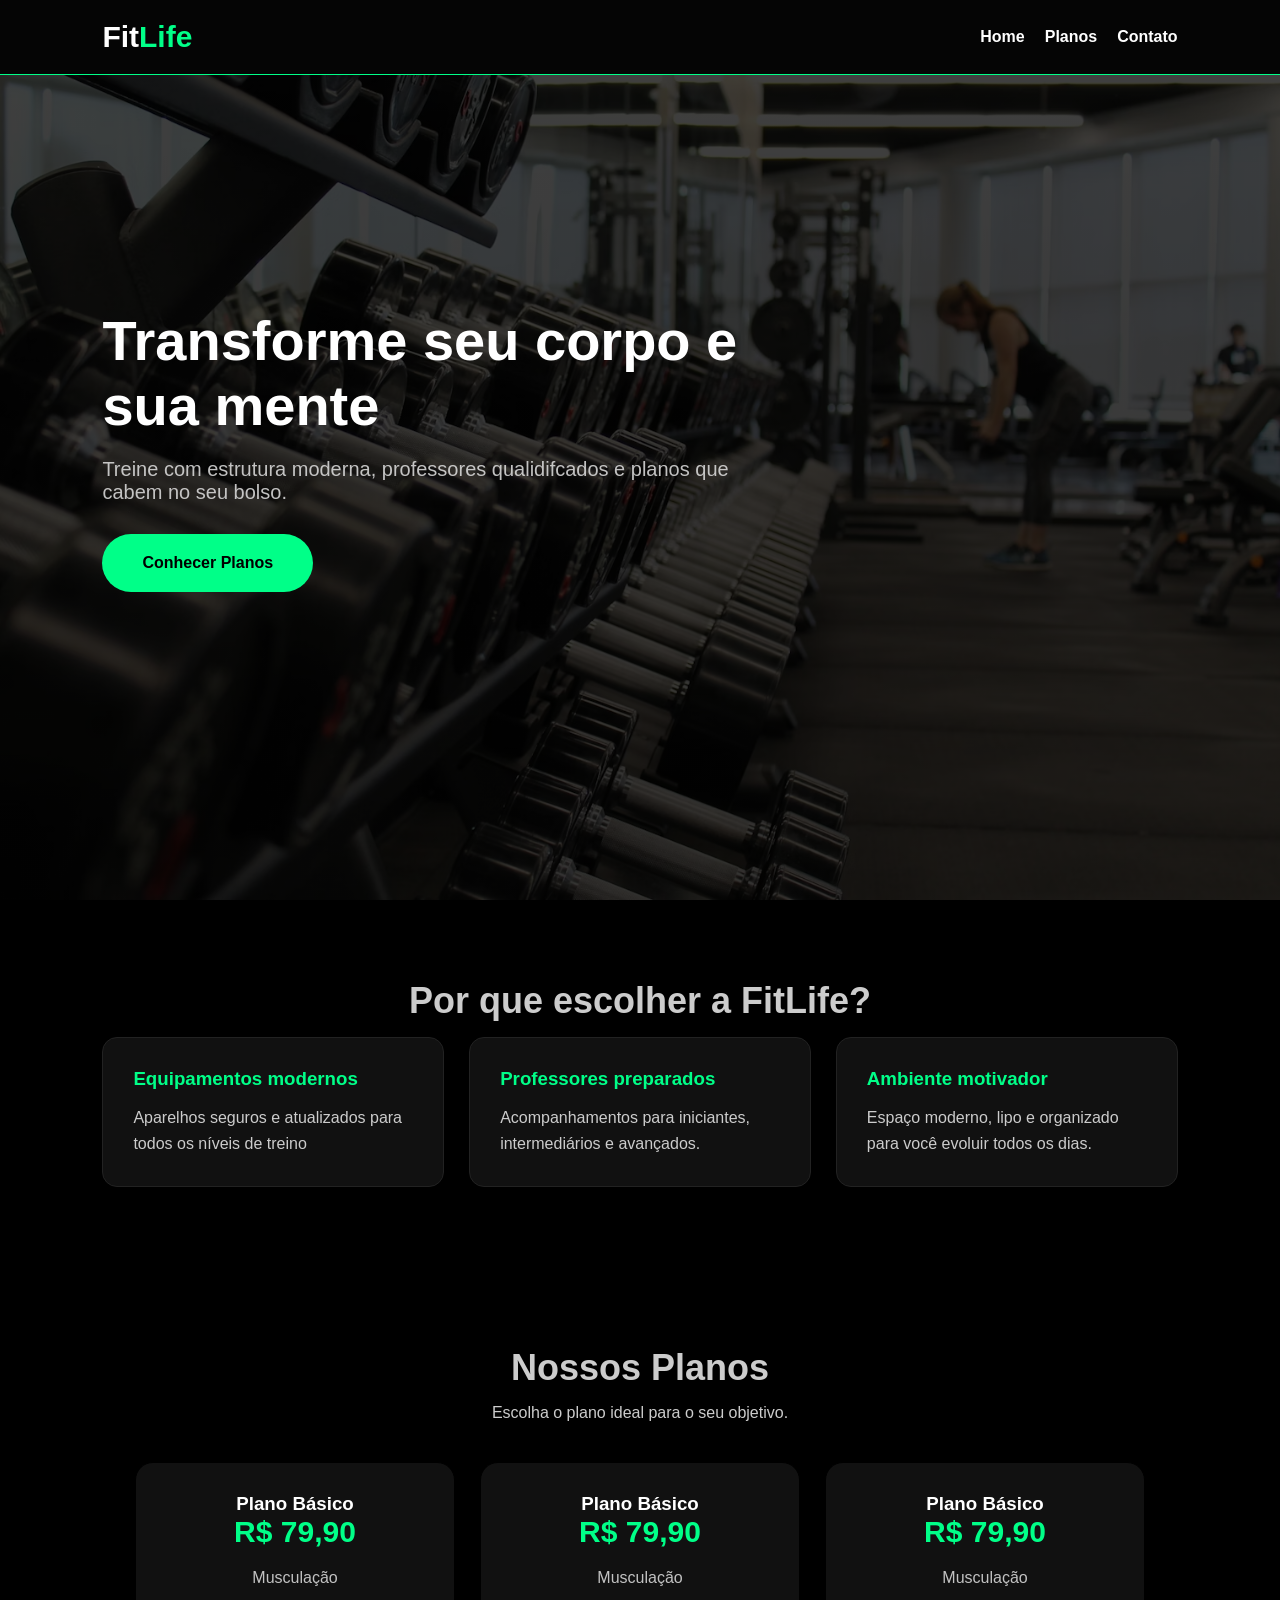
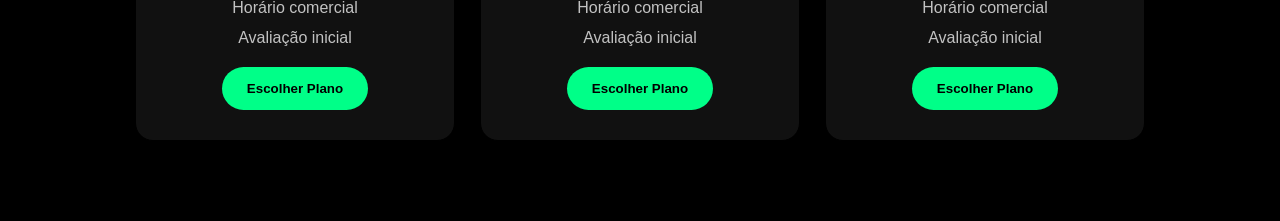
==== academia fitlife/index.html @ 3366befd "Add files via upload" ====
<!DOCTYPE html>
<html lang="pt-br">
<head>
    <meta charset="UTF-8">
    <meta name="viewport" content="width=device-width, initial-scale=1.0">
    <link rel="stylesheet" href="style/reset.css">
    <link rel="stylesheet" href="style/style.css">
    <title>FitLife Academia</title>

</head>
<body>
    
    <header class="cabecalho">
        <div class="logo">
            Fit<span>Life</span>
        </div>
            <div>
                <nav class="menu" id="menu">
                    <ul>
                        <li><a href="#">Home</a></li>
                        <li><a href="#">Planos</a></li>
                        <li><a href="#">Contato</a></li>
                    </ul>
                </nav>
            </div>
    </header>
    <main>
        <section class="hero" id="menu">
            <div class="hero-conteudo">
                <h1>Transforme seu corpo e sua mente</h1>
                <p>Treine com estrutura moderna, professores qualidifcados e planos que cabem no seu bolso.</p>
                <a href="#planos" class="botao">Conhecer Planos</a>
            </div>
        </section>
        <section class="sobre">
            <h2>Por que escolher a FitLife?</h2>

            <div class="beneficios">
                <div class="beneficio">
                    <h3> Equipamentos modernos</h3>
                    <p>Aparelhos seguros e atualizados para todos os níveis de treino</p>
                </div>
                

                <div class="beneficio">
                    <h3>Professores preparados</h3>
                    <p>Acompanhamentos para iniciantes, intermediários e avançados.</p>
                </div>

                <div class="beneficio">
                    <h3>Ambiente motivador</h3>
                    <p>Espaço moderno, lipo e organizado para você evoluir todos os dias.</p>
                </div>
            </div>
            </section>
            <section class="planos" id="planos">
                <h2>Nossos Planos</h2>
                <p class="subtitulo">Escolha o plano ideal para o seu objetivo.</p>

                <div class="cards-planos">
                    <div class="card">
                        <h3>Plano Básico</h3>
                        <p class="preco">R$ 79,90</p>

                        <ul>
                            <li>Musculação</li>
                            <li>Horário comercial</li>
                            <li>Avaliação inicial</li>
                        </ul>
                        <button>Escolher Plano</button>
                    </div>
                    <div class="card">
                        <h3>Plano Básico</h3>
                        <p class="preco">R$ 79,90</p>

                        <ul>
                            <li>Musculação</li>
                            <li>Horário comercial</li>
                            <li>Avaliação inicial</li>
                        </ul>
                        <button>Escolher Plano</button>
                    </div>
                    <div class="card">
                        <h3>Plano Básico</h3>
                        <p class="preco">R$ 79,90</p>

                        <ul>
                            <li>Musculação</li>
                            <li>Horário comercial</li>
                            <li>Avaliação inicial</li>
                        </ul>
                        <button>Escolher Plano</button>
                    </div>
                </div>
            </section>
        </main>
</body>
</html>
---- academia fitlife/style/style.css ----
html{
    scroll-behavior: smooth;
}

body{
    font-family: Arial, Helvetica, sans-serif;
    background-color: #000000;
    color: #ffffff;
}

.cabecalho{
    display: flex;
    align-items: center;
    justify-content: space-between;
    position: fixed;
    z-index: 1000;
    top: 0%;
    width: 100%;
    padding: 20px 8%;
    background-color: #050505;
    border-bottom: 1px solid #00ff88;
}

.logo{
    font-size: 30px;
    font-weight: bold;
}

.logo span{
    color: #00ff88;
}

.menu ul{
    display: flex;
    gap: 20px;
    list-style-type: none;
}

.menu a{
    color: #fff;
    text-decoration: none;
    font-weight: 600;
    transition: 0.3s;
}

.menu a:hover{
    color: #00ff88;
}

.hero{
    min-height: 100vh;
    background: linear-gradient(rgba(0,0,0,0.75), rgba(0,0,0,0.8)),url(../src/hero.avif);
    background-size: cover;
    background-position: center;
    display: flex;
    padding: 120px 8%;
    align-items: center;
}

.hero-conteudo{
    max-width: 650px;
}

.hero h1{
    font-size: 56px;
    margin-bottom: 20px;
}

.hero p{
    font-size: 20px;
    margin-bottom: 30px;
    color: #dddd;
}

.botao{
    display: inline-block;
    background-color: #00ff88;
    border-radius: 30px;
    color: #000000;
    padding: 20px 40px;
    text-decoration: none;
    font-weight: 600;
    transition: 0.3s;
}

.botao:hover{
    background-color: #fff;
    transform: scale(1.5);
}

section{
    padding: 80px 8%;
}

section h2{
    font-size: 36px;
    margin-bottom: 15px;
    text-align: center;
    color: #cccccc;
}

.sobre{
    background-color: #000000;
}

.beneficios{
    display: flex;
    gap: 25px;
    justify-content: center;
}

.beneficio{
    background-color: #111;
    padding: 30px;
    border-radius: 15px;
    border: 1px solid #222;
    width: 100%;
    transition: 0.3s;
}

.beneficio:hover{
    border-color: #00ff88;
    transform: translateY(-8px);
}

.beneficio h3{
    color: #00ff88;
    margin-bottom: 15px ;
}

.beneficio p{
    color: #ccc;
    line-height: 1.6;
}

.planos{
    background-color: #000000;
}

.subtitulo{
    text-align: center;
    color: #cccccc;
    margin-bottom: 40px;
}

.cards-planos{
    display: flex;
    gap: 25px;
    justify-content: center;
}

.card{
    background-color: #111;
    width: 100%;
    max-width: 320px;
    border-radius: 18px;
    padding: 30px;
    border: 1px solid #000000;
    text-align: center;
    transition: 0.3s;
}

.card:hover{
    transform: translateY(-10px);
    border-color: #00ff88;
}

.card ul{
    list-style: none;
    margin: 20px 0;
    padding: 0;
}

.card li{
    margin: 12px 0;
    color: #dddd;
}

.card button{
    background-color: #00ff88;
    color: #000000;
    border: none;
    padding: 14px 25px;
    border-radius: 25px;
    font-weight: 600;
    cursor: pointer;
    transition: 0.3s;
}

button:hover{
    transform: scale(1.2);
    background-color: #cccccc;
}

.preco{
    color: #00ff88;
    font-size: 30px;
    font-weight: 600;
    margin-bottom: 20px;
}
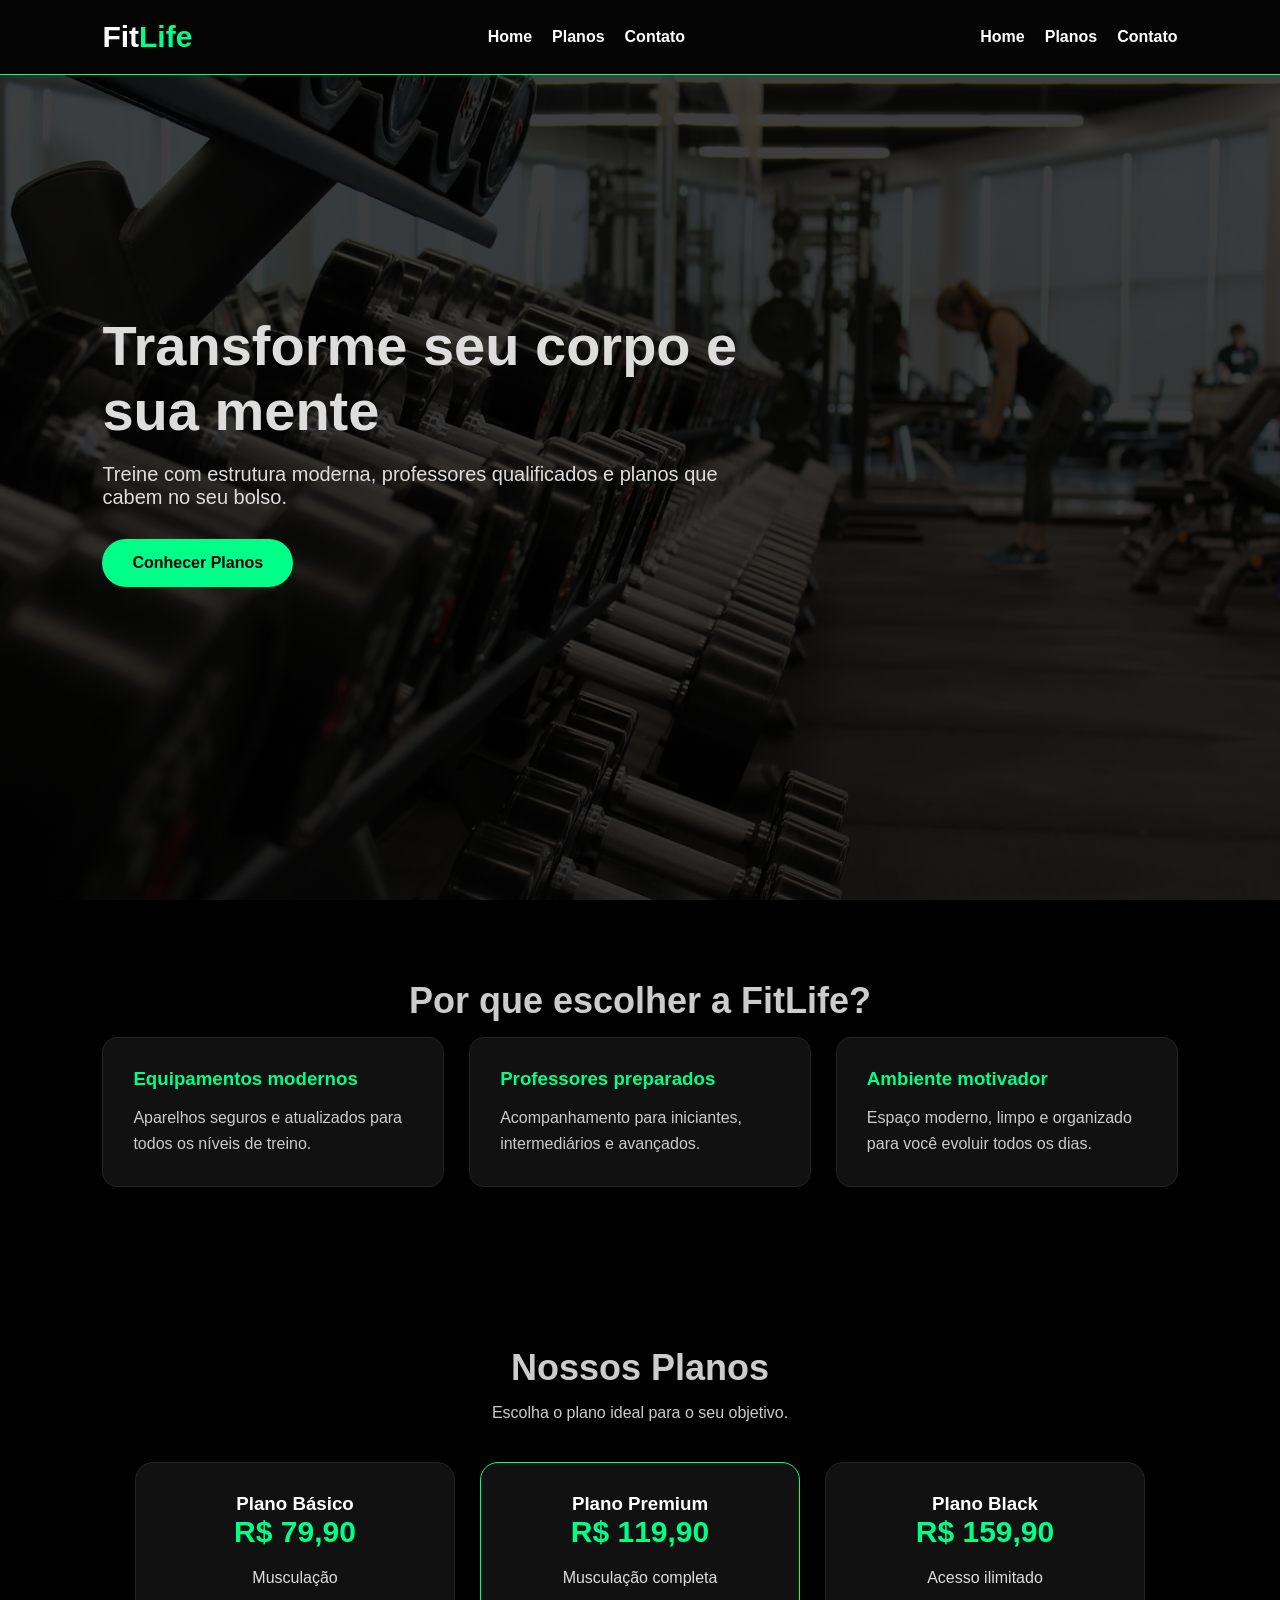
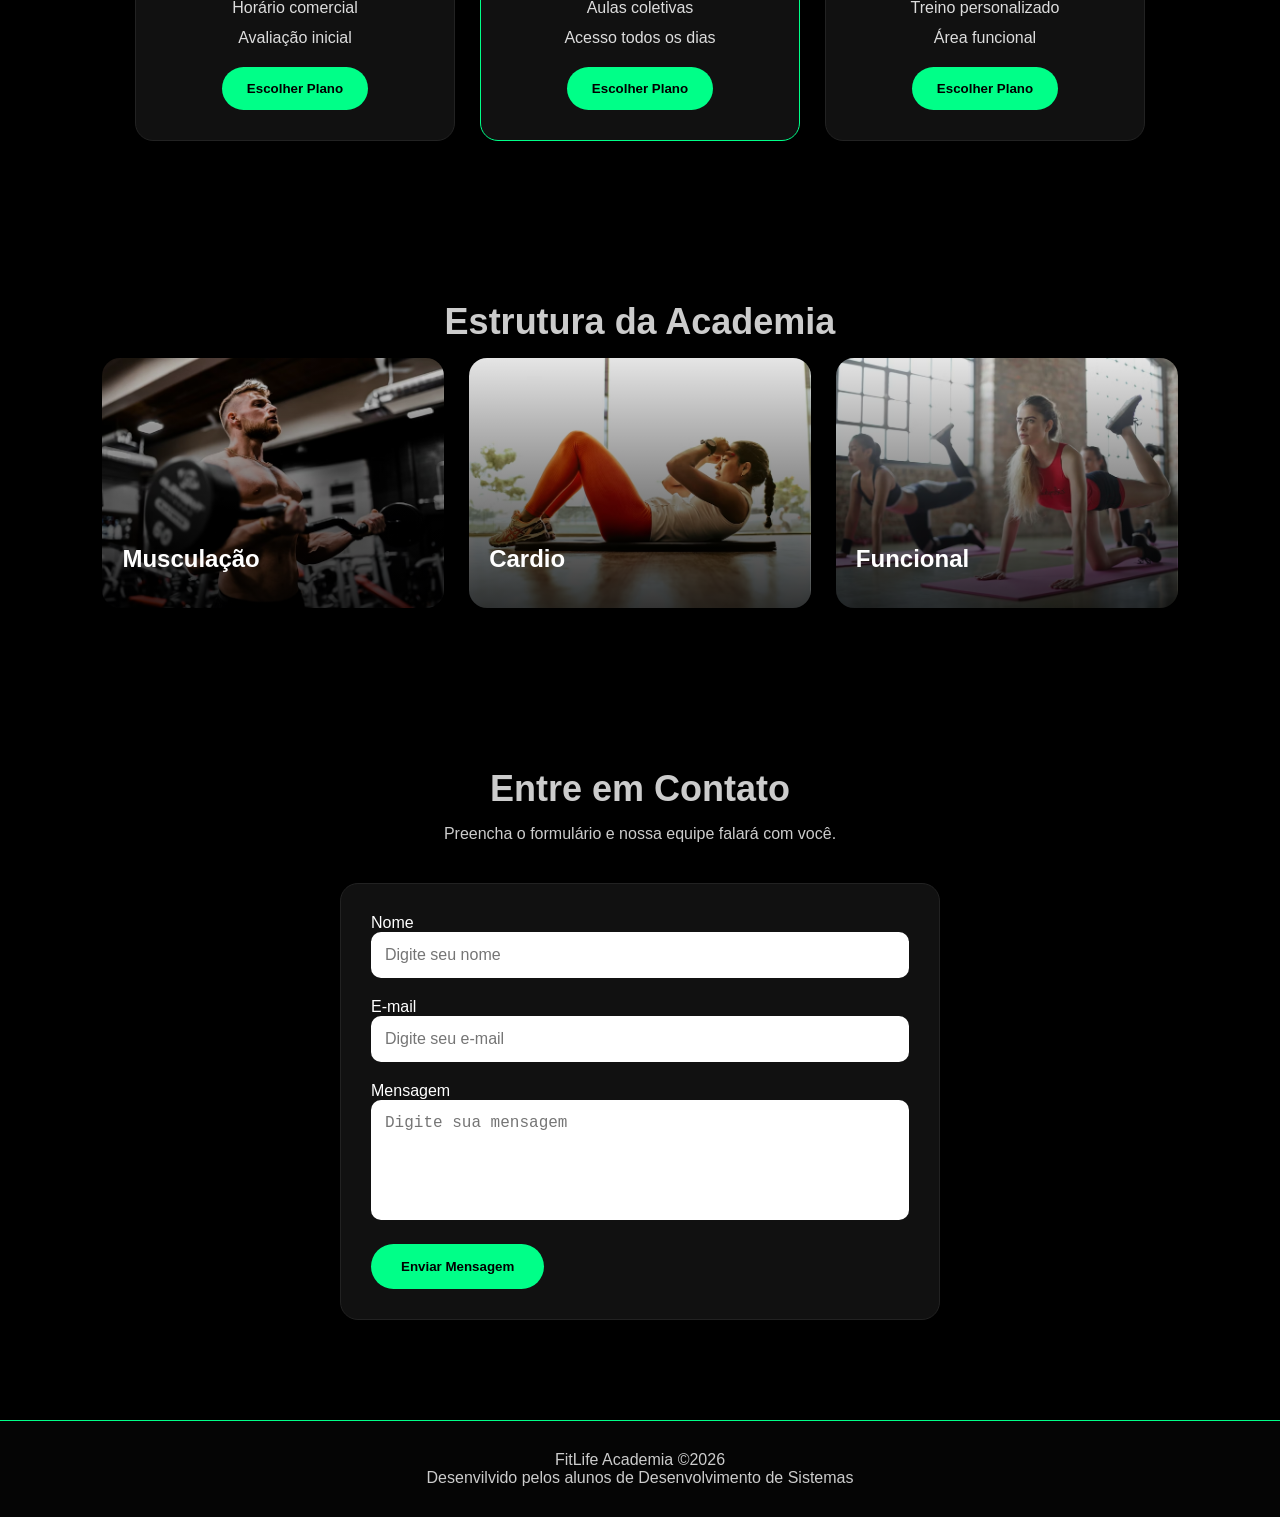
==== commit 58d8098e: "commit" ====
--- a/academia fitlife/index.html
+++ b/academia fitlife/index.html
@@ -1,3 +1,4 @@
+
 <!DOCTYPE html>
 <html lang="pt-br">
 <head>
@@ -5,6 +6,8 @@
     <meta name="viewport" content="width=device-width, initial-scale=1.0">
     <link rel="stylesheet" href="style/reset.css">
     <link rel="stylesheet" href="style/style.css">
+    <link rel="stylesheet" href="./style/reset.css"> <!--PRIMEIRO O RESET - SEMPRE-->
+    <link rel="stylesheet" href="./style/style.css">
     <title>FitLife Academia</title>
 
 </head>
@@ -12,6 +15,7 @@
     
     <header class="cabecalho">
         <div class="logo">
+            <!--Coloca o nome da empresa-->
             Fit<span>Life</span>
         </div>
             <div>
@@ -23,76 +27,142 @@
                     </ul>
                 </nav>
             </div>
+ 
+        <!--menu superior esquerda-->
+        <nav class="menu" id="menu"> <!--id="menu", pois vamos usar JS-->
+            <ul>
+                <li><a href="#home">Home</a></li>
+                <li><a href="#planos">Planos</a></li>
+                <li><a href="#contato">Contato</a></li>
+            </ul>
+        </nav>
     </header>
+ 
+    <!--O main não pode ficar em cima do header-->
     <main>
-        <section class="hero" id="menu">
+        <!--Primeira parte da tela-->
+        <section class="hero" id="home">
+           
+            <!--Conteúdo da primeira parte da tela-->
             <div class="hero-conteudo">
                 <h1>Transforme seu corpo e sua mente</h1>
-                <p>Treine com estrutura moderna, professores qualidifcados e planos que cabem no seu bolso.</p>
-                <a href="#planos" class="botao">Conhecer Planos</a>
+                <p>Treine com estrutura moderna, professores qualificados e planos que cabem no seu bolso.</p>
+ 
+                <a href="#planos" class="botao">Conhecer Planos</a>    
             </div>
         </section>
+ 
+        <!--SEGUNDA PARTE DA TELA-->
         <section class="sobre">
             <h2>Por que escolher a FitLife?</h2>
-
-            <div class="beneficios">
+ 
+            <div class="beneficios"> <!--Alinha os cards dos beneficios-->
                 <div class="beneficio">
-                    <h3> Equipamentos modernos</h3>
-                    <p>Aparelhos seguros e atualizados para todos os níveis de treino</p>
+                    <h3>Equipamentos modernos</h3>
+                    <p>Aparelhos seguros e atualizados para todos os níveis de treino.</p>
                 </div>
-                
-
+ 
                 <div class="beneficio">
                     <h3>Professores preparados</h3>
-                    <p>Acompanhamentos para iniciantes, intermediários e avançados.</p>
+                    <p>Acompanhamento para iniciantes, intermediários e avançados.</p>
                 </div>
-
+ 
                 <div class="beneficio">
                     <h3>Ambiente motivador</h3>
-                    <p>Espaço moderno, lipo e organizado para você evoluir todos os dias.</p>
+                    <p>Espaço moderno, limpo e organizado para você evoluir todos os dias.</p>
                 </div>
             </div>
-            </section>
-            <section class="planos" id="planos">
-                <h2>Nossos Planos</h2>
-                <p class="subtitulo">Escolha o plano ideal para o seu objetivo.</p>
-
-                <div class="cards-planos">
-                    <div class="card">
-                        <h3>Plano Básico</h3>
-                        <p class="preco">R$ 79,90</p>
-
-                        <ul>
-                            <li>Musculação</li>
-                            <li>Horário comercial</li>
-                            <li>Avaliação inicial</li>
-                        </ul>
-                        <button>Escolher Plano</button>
-                    </div>
-                    <div class="card">
-                        <h3>Plano Básico</h3>
-                        <p class="preco">R$ 79,90</p>
-
-                        <ul>
-                            <li>Musculação</li>
-                            <li>Horário comercial</li>
-                            <li>Avaliação inicial</li>
-                        </ul>
-                        <button>Escolher Plano</button>
-                    </div>
-                    <div class="card">
-                        <h3>Plano Básico</h3>
-                        <p class="preco">R$ 79,90</p>
-
-                        <ul>
-                            <li>Musculação</li>
-                            <li>Horário comercial</li>
-                            <li>Avaliação inicial</li>
-                        </ul>
-                        <button>Escolher Plano</button>
-                    </div>
+        </section>
+ 
+        <!--Terceira parte da tela Planos-->
+        <section class="planos" id="planos">
+            <h2>Nossos Planos</h2>
+            <p class="subtitulo">Escolha o plano ideal para o seu objetivo.</p>
+ 
+            <div class="cards-planos">
+               
+                <div class="card">
+                    <h3>Plano Básico</h3>
+                    <p class="preco">R$ 79,90</p>
+                   
+                    <ul>
+                        <li>Musculação</li>
+                        <li>Horário comercial</li>
+                        <li>Avaliação inicial</li>
+                    </ul>
+                    <button>Escolher Plano</button>
                 </div>
-            </section>
-        </main>
+ 
+                <div class="card destaque">
+                    <h3>Plano Premium</h3>
+                    <p class="preco">R$ 119,90</p>
+                   
+                    <ul>
+                        <li>Musculação completa</li>
+                        <li>Aulas coletivas</li>
+                        <li>Acesso todos os dias</li>
+                    </ul>
+                    <button>Escolher Plano</button>
+                </div>
+ 
+                <div class="card">
+                    <h3>Plano Black</h3>
+                    <p class="preco">R$ 159,90</p>
+                   
+                    <ul>
+                        <li>Acesso ilimitado</li>
+                        <li>Treino personalizado</li>
+                        <li>Área funcional</li>
+                    </ul>
+                    <button>Escolher Plano</button>
+                </div>
+            </div>
+        </section>
+ 
+       <section class="galeria">
+            <h2>Estrutura da Academia</h2>
+ 
+            <div class="imagens">
+ 
+                <div class="imagem img1">
+                    <h2>Musculação</h2>
+                </div>
+ 
+                <div class="imagem img2">
+                    <h2>Cardio</h2>
+                </div>
+ 
+                <div class="imagem img3">
+                    <h2>Funcional</h2>
+                </div>
+ 
+            </div>
+        </section>
+ 
+        <section class="contato" id="contato">
+            <h2>Entre em Contato</h2>
+            <p class="subtitulo">Preencha o formulário e nossa equipe falará com você.</p>
+           
+            <form id="formContato">
+                <label for="nome">Nome</label>
+                <input type="text" id="nome" placeholder="Digite seu nome">
+ 
+                <label for="email">E-mail</label>
+                <input type="email" id="email" placeholder="Digite seu e-mail">
+ 
+                <label for="mensagem">Mensagem</label>
+                <textarea id="mensagem" placeholder="Digite sua mensagem"></textarea>
+ 
+                <button type="submit" class="botao">Enviar Mensagem</button>
+            </form>
+ 
+            <p class="resposta" id="resposta"></p>
+        </section>
+ 
+        <footer class="rodape">
+            <p>FitLife Academia &copy;2026</p>
+            <p>Desenvilvido pelos alunos de Desenvolvimento de Sistemas</p>
+        </footer>
+    </main>
 </body>
 </html>
--- a/academia fitlife/style/style.css
+++ b/academia fitlife/style/style.css
@@ -1,114 +1,117 @@
+
 html{
-    scroll-behavior: smooth;
-}
-
+    scroll-behavior: smooth; /*muda a página para onde queremos é instantâneo*/
+}
+ 
 body{
     font-family: Arial, Helvetica, sans-serif;
-    background-color: #000000;
-    color: #ffffff;
-}
-
+    background-color: black;
+    color: white;
+}
+ 
 .cabecalho{
     display: flex;
     align-items: center;
     justify-content: space-between;
-    position: fixed;
-    z-index: 1000;
-    top: 0%;
-    width: 100%;
-    padding: 20px 8%;
+    position: fixed; /*fixa o cabeçalho para ele não mudar de lugar*/
+    z-index: 1000; /*vai fixar e ficar cada vez mais para frente (tem que ficar embaixo do position)*/
+    top: 0;
+    width: 100%;
+    padding: 20px 8%; /*8% para dar um recuo*/
     background-color: #050505;
-    border-bottom: 1px solid #00ff88;
-}
-
+    border-bottom: 1px solid #00ff88; /*coloca a linha inferior*/
+}
+ 
 .logo{
     font-size: 30px;
     font-weight: bold;
 }
-
+ 
 .logo span{
     color: #00ff88;
 }
-
+ 
 .menu ul{
     display: flex;
     gap: 20px;
-    list-style-type: none;
-}
-
+    list-style: none;
+}
+ 
 .menu a{
-    color: #fff;
+    color: white;
     text-decoration: none;
     font-weight: 600;
     transition: 0.3s;
 }
-
+ 
 .menu a:hover{
     color: #00ff88;
 }
-
+ 
 .hero{
     min-height: 100vh;
-    background: linear-gradient(rgba(0,0,0,0.75), rgba(0,0,0,0.8)),url(../src/hero.avif);
-    background-size: cover;
+    background: linear-gradient(rgba(0,0,0,0.75), rgba(0,0,0,0.8)), url(../src/hero.avif);
+    background-size: cover; /*faz a imagem preecher toda a tela, evitando espaço vázio*/
     background-position: center;
+    align-items: center;
     display: flex;
     padding: 120px 8%;
-    align-items: center;
-}
-
+}
+ 
 .hero-conteudo{
     max-width: 650px;
 }
-
+ 
 .hero h1{
     font-size: 56px;
     margin-bottom: 20px;
-}
-
+    color: #dddddd;
+}
+ 
 .hero p{
     font-size: 20px;
     margin-bottom: 30px;
-    color: #dddd;
-}
-
+    color: #dddddd;
+}
+ 
 .botao{
-    display: inline-block;
+    display: inline-block; /*faz o elemento ficar lado a lado*/
+    padding: 15px 30px;
     background-color: #00ff88;
-    border-radius: 30px;
-    color: #000000;
-    padding: 20px 40px;
+    border-radius: 50px;
     text-decoration: none;
-    font-weight: 600;
-    transition: 0.3s;
-}
-
+    color: black;
+    font-weight: 600;
+    transition: 0.3s;
+    border: none;
+}
+ 
 .botao:hover{
-    background-color: #fff;
-    transform: scale(1.5);
-}
-
+    background-color: white;
+    transform: scale(1.05);
+}
+ 
 section{
     padding: 80px 8%;
 }
-
+ 
 section h2{
     font-size: 36px;
+    text-align: center;
     margin-bottom: 15px;
-    text-align: center;
     color: #cccccc;
 }
-
+ 
 .sobre{
-    background-color: #000000;
-}
-
+    background-color: black;
+}
+ 
 .beneficios{
     display: flex;
     gap: 25px;
     justify-content: center;
 }
-
+ 
 .beneficio{
     background-color: #111;
     padding: 30px;
@@ -117,68 +120,68 @@
     width: 100%;
     transition: 0.3s;
 }
-
+ 
 .beneficio:hover{
     border-color: #00ff88;
     transform: translateY(-8px);
 }
-
+ 
 .beneficio h3{
     color: #00ff88;
-    margin-bottom: 15px ;
-}
-
+    margin-bottom: 15px;
+}
+ 
 .beneficio p{
     color: #ccc;
     line-height: 1.6;
 }
-
+ 
 .planos{
-    background-color: #000000;
-}
-
+    background-color: black;
+}
+ 
 .subtitulo{
     text-align: center;
-    color: #cccccc;
+    color: #ccc;
     margin-bottom: 40px;
 }
-
+ 
 .cards-planos{
     display: flex;
     gap: 25px;
     justify-content: center;
 }
-
+ 
 .card{
     background-color: #111;
     width: 100%;
     max-width: 320px;
     border-radius: 18px;
     padding: 30px;
-    border: 1px solid #000000;
-    text-align: center;
-    transition: 0.3s;
-}
-
+    border: 1px solid #222;
+    text-align: center;
+    transition: 0.3s;
+}
+ 
 .card:hover{
     transform: translateY(-10px);
     border-color: #00ff88;
 }
-
+ 
 .card ul{
     list-style: none;
     margin: 20px 0;
     padding: 0;
 }
-
+ 
 .card li{
     margin: 12px 0;
-    color: #dddd;
-}
-
+    color: #ddd;
+}
+ 
 .card button{
     background-color: #00ff88;
-    color: #000000;
+    color: black;
     border: none;
     padding: 14px 25px;
     border-radius: 25px;
@@ -186,15 +189,117 @@
     cursor: pointer;
     transition: 0.3s;
 }
-
-button:hover{
-    transform: scale(1.2);
-    background-color: #cccccc;
-}
-
+ 
+.card button:hover{
+    transform: scale(1.05);
+    background: white;
+}
+ 
 .preco{
     color: #00ff88;
+    font-weight: 600;
+    margin-bottom: 20px;
     font-size: 30px;
-    font-weight: 600;
+}
+ 
+.destaque{
+    border: 1px solid #00ff88;
+}
+ 
+.galeria{
+    background-color: black;
+}
+ 
+.imagens{
+    display: grid;
+    grid-template-columns: repeat(3, 1fr);
+    gap: 25px;
+}
+ 
+.imagens img{
+    width: 100%;
+    border-radius: 15px;
+    transition: 0.3s;
+}
+ 
+.imagem{
+    display: flex;
+    height: 250px;
+    border-radius: 18px;
+    background-size: cover;
+    background-position: center;
+    align-items: end;
+    padding: 20px;
+    font-size: 24px;
+    font-weight: 600;
+    color: white;
+    overflow: hidden;
+}
+ 
+.imagem h2{
+    color: white;
+    font-size: 24px;
+    font-weight: bold;
+}
+ 
+.img1{
+    background-image: linear-gradient(rgba(0,0,0,0.1), rgba(0,0,0,0.8)), url(../src/musculacao.avif);
+}
+ 
+.img2{
+    background-image: linear-gradient(rgba(0,0,0,0.1), rgba(0,0,0,0.8)), url(../src/cardio.avif);
+}
+ 
+.img3{
+    background-image: linear-gradient(rgba(0,0,0,0.1), rgba(0,0,0,0.8)), url(../src/funcional.avif);
+}
+ 
+.contato{
+    background-color: black;
+}
+ 
+form{
+    max-width: 600px;
+    margin: 0 auto;
+    background-color: #111;
+    padding: 30px;
+    border-radius: 18px;
+    border: 1px solid #222;
+}
+ 
+.label{
+    display: block;
+    margin-bottom: 8px;
+    font-weight: 600;
+}
+ 
+input, textarea{
+    width: 100%;
+    padding: 14px;
     margin-bottom: 20px;
-}+    border-radius: 10px;
+    border: none;
+    outline: none;
+    font-size: 16px;
+}
+ 
+textarea{
+    height: 120px;
+    resize: none; /*não permite o usuário aumentar o tamanho da caixa de texto*/
+}
+ 
+.resposta{
+    text-align: center;
+    margin-top: 20px;
+    font-size: 18px;
+    color: #00ff88;
+}
+ 
+.rodape{
+    background-color: #050505;
+    text-align: center;
+    padding: 30px;
+    color: #ccc;
+    border-top: 1px solid #00ff88;
+}
+ 
--- a/academia fitlife/style/style.css
+++ b/academia fitlife/style/style.css
@@ -1,114 +1,117 @@
+
 html{
-    scroll-behavior: smooth;
-}
-
+    scroll-behavior: smooth; /*muda a página para onde queremos é instantâneo*/
+}
+ 
 body{
     font-family: Arial, Helvetica, sans-serif;
-    background-color: #000000;
-    color: #ffffff;
-}
-
+    background-color: black;
+    color: white;
+}
+ 
 .cabecalho{
     display: flex;
     align-items: center;
     justify-content: space-between;
-    position: fixed;
-    z-index: 1000;
-    top: 0%;
-    width: 100%;
-    padding: 20px 8%;
+    position: fixed; /*fixa o cabeçalho para ele não mudar de lugar*/
+    z-index: 1000; /*vai fixar e ficar cada vez mais para frente (tem que ficar embaixo do position)*/
+    top: 0;
+    width: 100%;
+    padding: 20px 8%; /*8% para dar um recuo*/
     background-color: #050505;
-    border-bottom: 1px solid #00ff88;
-}
-
+    border-bottom: 1px solid #00ff88; /*coloca a linha inferior*/
+}
+ 
 .logo{
     font-size: 30px;
     font-weight: bold;
 }
-
+ 
 .logo span{
     color: #00ff88;
 }
-
+ 
 .menu ul{
     display: flex;
     gap: 20px;
-    list-style-type: none;
-}
-
+    list-style: none;
+}
+ 
 .menu a{
-    color: #fff;
+    color: white;
     text-decoration: none;
     font-weight: 600;
     transition: 0.3s;
 }
-
+ 
 .menu a:hover{
     color: #00ff88;
 }
-
+ 
 .hero{
     min-height: 100vh;
-    background: linear-gradient(rgba(0,0,0,0.75), rgba(0,0,0,0.8)),url(../src/hero.avif);
-    background-size: cover;
+    background: linear-gradient(rgba(0,0,0,0.75), rgba(0,0,0,0.8)), url(../src/hero.avif);
+    background-size: cover; /*faz a imagem preecher toda a tela, evitando espaço vázio*/
     background-position: center;
+    align-items: center;
     display: flex;
     padding: 120px 8%;
-    align-items: center;
-}
-
+}
+ 
 .hero-conteudo{
     max-width: 650px;
 }
-
+ 
 .hero h1{
     font-size: 56px;
     margin-bottom: 20px;
-}
-
+    color: #dddddd;
+}
+ 
 .hero p{
     font-size: 20px;
     margin-bottom: 30px;
-    color: #dddd;
-}
-
+    color: #dddddd;
+}
+ 
 .botao{
-    display: inline-block;
+    display: inline-block; /*faz o elemento ficar lado a lado*/
+    padding: 15px 30px;
     background-color: #00ff88;
-    border-radius: 30px;
-    color: #000000;
-    padding: 20px 40px;
+    border-radius: 50px;
     text-decoration: none;
-    font-weight: 600;
-    transition: 0.3s;
-}
-
+    color: black;
+    font-weight: 600;
+    transition: 0.3s;
+    border: none;
+}
+ 
 .botao:hover{
-    background-color: #fff;
-    transform: scale(1.5);
-}
-
+    background-color: white;
+    transform: scale(1.05);
+}
+ 
 section{
     padding: 80px 8%;
 }
-
+ 
 section h2{
     font-size: 36px;
+    text-align: center;
     margin-bottom: 15px;
-    text-align: center;
     color: #cccccc;
 }
-
+ 
 .sobre{
-    background-color: #000000;
-}
-
+    background-color: black;
+}
+ 
 .beneficios{
     display: flex;
     gap: 25px;
     justify-content: center;
 }
-
+ 
 .beneficio{
     background-color: #111;
     padding: 30px;
@@ -117,68 +120,68 @@
     width: 100%;
     transition: 0.3s;
 }
-
+ 
 .beneficio:hover{
     border-color: #00ff88;
     transform: translateY(-8px);
 }
-
+ 
 .beneficio h3{
     color: #00ff88;
-    margin-bottom: 15px ;
-}
-
+    margin-bottom: 15px;
+}
+ 
 .beneficio p{
     color: #ccc;
     line-height: 1.6;
 }
-
+ 
 .planos{
-    background-color: #000000;
-}
-
+    background-color: black;
+}
+ 
 .subtitulo{
     text-align: center;
-    color: #cccccc;
+    color: #ccc;
     margin-bottom: 40px;
 }
-
+ 
 .cards-planos{
     display: flex;
     gap: 25px;
     justify-content: center;
 }
-
+ 
 .card{
     background-color: #111;
     width: 100%;
     max-width: 320px;
     border-radius: 18px;
     padding: 30px;
-    border: 1px solid #000000;
-    text-align: center;
-    transition: 0.3s;
-}
-
+    border: 1px solid #222;
+    text-align: center;
+    transition: 0.3s;
+}
+ 
 .card:hover{
     transform: translateY(-10px);
     border-color: #00ff88;
 }
-
+ 
 .card ul{
     list-style: none;
     margin: 20px 0;
     padding: 0;
 }
-
+ 
 .card li{
     margin: 12px 0;
-    color: #dddd;
-}
-
+    color: #ddd;
+}
+ 
 .card button{
     background-color: #00ff88;
-    color: #000000;
+    color: black;
     border: none;
     padding: 14px 25px;
     border-radius: 25px;
@@ -186,15 +189,117 @@
     cursor: pointer;
     transition: 0.3s;
 }
-
-button:hover{
-    transform: scale(1.2);
-    background-color: #cccccc;
-}
-
+ 
+.card button:hover{
+    transform: scale(1.05);
+    background: white;
+}
+ 
 .preco{
     color: #00ff88;
+    font-weight: 600;
+    margin-bottom: 20px;
     font-size: 30px;
-    font-weight: 600;
+}
+ 
+.destaque{
+    border: 1px solid #00ff88;
+}
+ 
+.galeria{
+    background-color: black;
+}
+ 
+.imagens{
+    display: grid;
+    grid-template-columns: repeat(3, 1fr);
+    gap: 25px;
+}
+ 
+.imagens img{
+    width: 100%;
+    border-radius: 15px;
+    transition: 0.3s;
+}
+ 
+.imagem{
+    display: flex;
+    height: 250px;
+    border-radius: 18px;
+    background-size: cover;
+    background-position: center;
+    align-items: end;
+    padding: 20px;
+    font-size: 24px;
+    font-weight: 600;
+    color: white;
+    overflow: hidden;
+}
+ 
+.imagem h2{
+    color: white;
+    font-size: 24px;
+    font-weight: bold;
+}
+ 
+.img1{
+    background-image: linear-gradient(rgba(0,0,0,0.1), rgba(0,0,0,0.8)), url(../src/musculacao.avif);
+}
+ 
+.img2{
+    background-image: linear-gradient(rgba(0,0,0,0.1), rgba(0,0,0,0.8)), url(../src/cardio.avif);
+}
+ 
+.img3{
+    background-image: linear-gradient(rgba(0,0,0,0.1), rgba(0,0,0,0.8)), url(../src/funcional.avif);
+}
+ 
+.contato{
+    background-color: black;
+}
+ 
+form{
+    max-width: 600px;
+    margin: 0 auto;
+    background-color: #111;
+    padding: 30px;
+    border-radius: 18px;
+    border: 1px solid #222;
+}
+ 
+.label{
+    display: block;
+    margin-bottom: 8px;
+    font-weight: 600;
+}
+ 
+input, textarea{
+    width: 100%;
+    padding: 14px;
     margin-bottom: 20px;
-}+    border-radius: 10px;
+    border: none;
+    outline: none;
+    font-size: 16px;
+}
+ 
+textarea{
+    height: 120px;
+    resize: none; /*não permite o usuário aumentar o tamanho da caixa de texto*/
+}
+ 
+.resposta{
+    text-align: center;
+    margin-top: 20px;
+    font-size: 18px;
+    color: #00ff88;
+}
+ 
+.rodape{
+    background-color: #050505;
+    text-align: center;
+    padding: 30px;
+    color: #ccc;
+    border-top: 1px solid #00ff88;
+}
+ 
